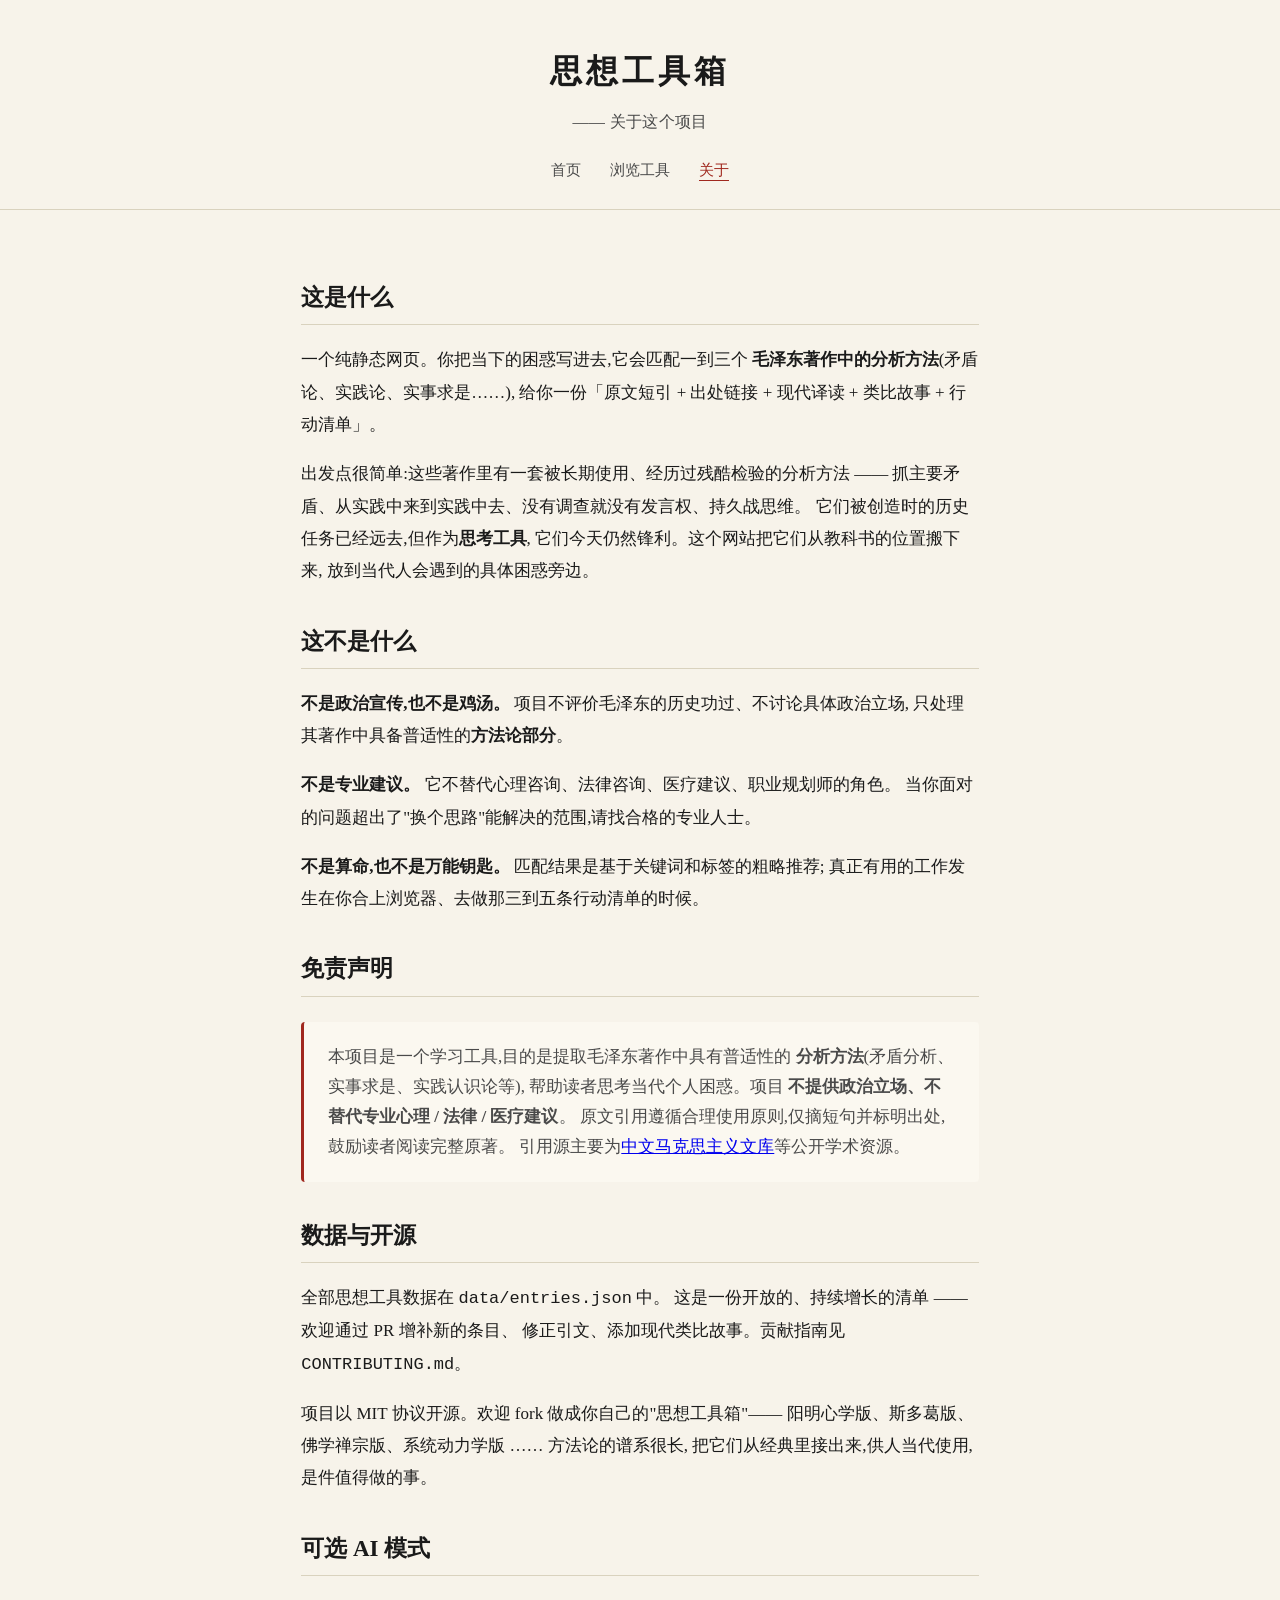
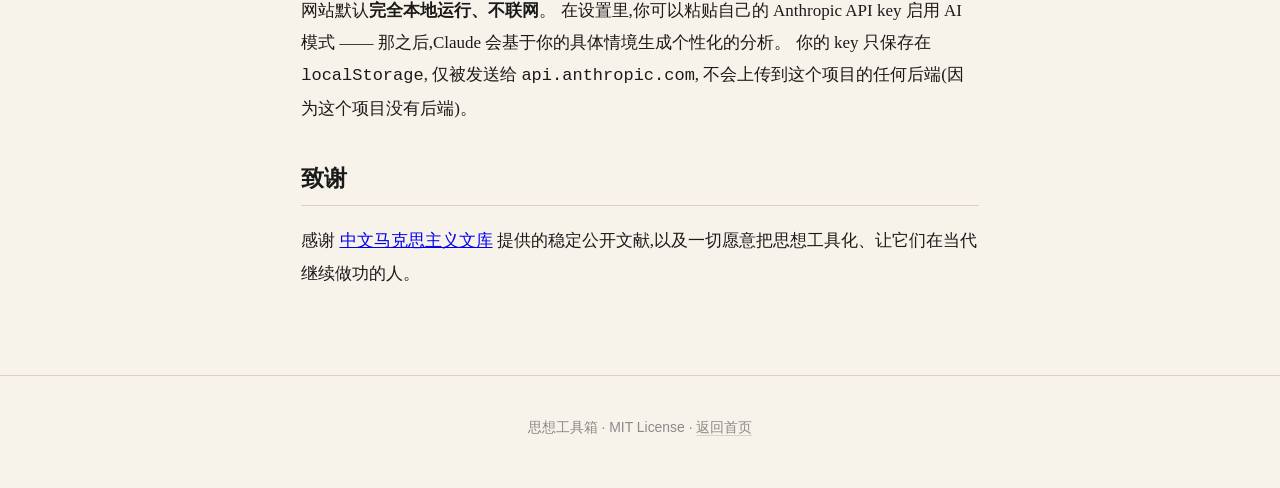
==== about.html @ 2cd4c043 "Step 1 complete: v3 skeleton + 47-article manifest seed" ====
<!doctype html>
<html lang="zh-CN">
<head>
  <meta charset="utf-8" />
  <meta name="viewport" content="width=device-width, initial-scale=1" />
  <title>关于 · 思想工具箱</title>
  <link rel="icon" type="image/svg+xml" href="assets/favicon.svg" />
  <link rel="stylesheet" href="styles.css" />
</head>
<body>
  <header class="site-header">
    <h1 class="site-title">思想工具箱</h1>
    <p class="site-subtitle">—— 关于这个项目</p>
    <nav class="site-nav">
      <a href="index.html">首页</a>
      <a href="browse.html">浏览工具</a>
      <a href="about.html" class="active">关于</a>
    </nav>
  </header>

  <main class="prose">

    <h2>这是什么</h2>
    <p>
      一个纯静态网页。你把当下的困惑写进去,它会匹配一到三个
      <strong>毛泽东著作中的分析方法</strong>(矛盾论、实践论、实事求是……),
      给你一份「原文短引 + 出处链接 + 现代译读 + 类比故事 + 行动清单」。
    </p>
    <p>
      出发点很简单:这些著作里有一套被长期使用、经历过残酷检验的分析方法 ——
      抓主要矛盾、从实践中来到实践中去、没有调查就没有发言权、持久战思维。
      它们被创造时的历史任务已经远去,但作为<strong>思考工具</strong>,
      它们今天仍然锋利。这个网站把它们从教科书的位置搬下来,
      放到当代人会遇到的具体困惑旁边。
    </p>

    <h2>这不是什么</h2>
    <p>
      <strong>不是政治宣传,也不是鸡汤。</strong>
      项目不评价毛泽东的历史功过、不讨论具体政治立场,
      只处理其著作中具备普适性的<strong>方法论部分</strong>。
    </p>
    <p>
      <strong>不是专业建议。</strong>
      它不替代心理咨询、法律咨询、医疗建议、职业规划师的角色。
      当你面对的问题超出了"换个思路"能解决的范围,请找合格的专业人士。
    </p>
    <p>
      <strong>不是算命,也不是万能钥匙。</strong>
      匹配结果是基于关键词和标签的粗略推荐;
      真正有用的工作发生在你合上浏览器、去做那三到五条行动清单的时候。
    </p>

    <h2>免责声明</h2>
    <div class="disclaimer">
      本项目是一个学习工具,目的是提取毛泽东著作中具有普适性的
      <strong>分析方法</strong>(矛盾分析、实事求是、实践认识论等),
      帮助读者思考当代个人困惑。项目
      <strong>不提供政治立场、不替代专业心理 / 法律 / 医疗建议</strong>。
      原文引用遵循合理使用原则,仅摘短句并标明出处,鼓励读者阅读完整原著。
      引用源主要为<a href="https://www.marxists.org/chinese/maozedong/index.htm" target="_blank" rel="noopener">中文马克思主义文库</a>等公开学术资源。
    </div>

    <h2>数据与开源</h2>
    <p>
      全部思想工具数据在 <code>data/entries.json</code> 中。
      这是一份开放的、持续增长的清单 —— 欢迎通过 PR 增补新的条目、
      修正引文、添加现代类比故事。贡献指南见 <code>CONTRIBUTING.md</code>。
    </p>
    <p>
      项目以 MIT 协议开源。欢迎 fork 做成你自己的"思想工具箱"——
      阳明心学版、斯多葛版、佛学禅宗版、系统动力学版 …… 方法论的谱系很长,
      把它们从经典里接出来,供人当代使用,是件值得做的事。
    </p>

    <h2>可选 AI 模式</h2>
    <p>
      网站默认<strong>完全本地运行、不联网</strong>。
      在设置里,你可以粘贴自己的 Anthropic API key 启用 AI 模式 ——
      那之后,Claude 会基于你的具体情境生成个性化的分析。
      你的 key 只保存在 <code>localStorage</code>,
      仅被发送给 <code>api.anthropic.com</code>,
      不会上传到这个项目的任何后端(因为这个项目没有后端)。
    </p>

    <h2>致谢</h2>
    <p>
      感谢
      <a href="https://www.marxists.org/chinese/maozedong/index.htm" target="_blank" rel="noopener">中文马克思主义文库</a>
      提供的稳定公开文献,以及一切愿意把思想工具化、让它们在当代继续做功的人。
    </p>

  </main>

  <footer class="site-footer">
    <p>
      思想工具箱 · MIT License ·
      <a href="index.html">返回首页</a>
    </p>
  </footer>
</body>
</html>
---- styles.css ----
/* ================================================================
   思想工具箱 · Thought Toolbox
   克制、书卷气、留白充足。米白 + 墨黑 + 朱红
================================================================ */

:root {
  --bg:            #f7f3ea;
  --bg-elevated:   #fbf8f0;
  --ink:           #1a1a1a;
  --ink-soft:      #4a4a4a;
  --ink-muted:     #8a8a8a;
  --rule:          #d9d2be;
  --rule-soft:     #e6dfc8;
  --accent:        #a0281e;
  --accent-soft:   #c14132;
  --card:          #ffffff;
  --shadow:        0 1px 2px rgba(26, 26, 26, 0.04), 0 4px 16px rgba(26, 26, 26, 0.05);
  --radius:        4px;
  --max-w:         720px;
  --font-serif:    "Noto Serif SC", "Source Han Serif SC", "Songti SC", "STSong", "SimSun", serif;
  --font-sans:     -apple-system, BlinkMacSystemFont, "PingFang SC", "Helvetica Neue", "Microsoft YaHei", sans-serif;
}

@media (prefers-color-scheme: dark) {
  :root {
    --bg:          #171513;
    --bg-elevated: #1e1c19;
    --ink:         #ebe4d2;
    --ink-soft:    #b8b1a0;
    --ink-muted:   #7a7567;
    --rule:        #2e2a23;
    --rule-soft:   #252219;
    --accent:      #d06b5f;
    --accent-soft: #b85447;
    --card:        #1e1c19;
    --shadow:      0 1px 2px rgba(0, 0, 0, 0.3), 0 4px 16px rgba(0, 0, 0, 0.2);
  }
}

* { box-sizing: border-box; }

html, body {
  margin: 0;
  padding: 0;
  background: var(--bg);
  color: var(--ink);
  font-family: var(--font-serif);
  font-size: 17px;
  line-height: 1.75;
  -webkit-font-smoothing: antialiased;
  -moz-osx-font-smoothing: grayscale;
  text-rendering: optimizeLegibility;
}

body {
  min-height: 100vh;
  display: flex;
  flex-direction: column;
}

/* ---- Layout ---- */

.site-header {
  padding: 2.5rem 1.25rem 1.5rem;
  text-align: center;
  border-bottom: 1px solid var(--rule);
}

.site-title {
  font-size: 1.9rem;
  font-weight: 600;
  letter-spacing: 0.12em;
  margin: 0 0 0.5rem 0;
}

.site-subtitle {
  font-size: 0.95rem;
  color: var(--ink-soft);
  margin: 0;
  font-family: var(--font-serif);
  letter-spacing: 0.02em;
}

.site-nav {
  margin-top: 1.25rem;
  font-size: 0.9rem;
}

.site-nav a {
  color: var(--ink-soft);
  text-decoration: none;
  margin: 0 0.75rem;
  border-bottom: 1px solid transparent;
  padding-bottom: 2px;
  transition: color 0.15s, border-color 0.15s;
}

.site-nav a:hover,
.site-nav a.active {
  color: var(--accent);
  border-bottom-color: var(--accent);
}

main {
  flex: 1 0 auto;
  max-width: var(--max-w);
  width: 100%;
  margin: 0 auto;
  padding: 2rem 1.25rem 4rem;
}

.site-footer {
  border-top: 1px solid var(--rule);
  padding: 1.5rem 1.25rem 2rem;
  text-align: center;
  font-size: 0.82rem;
  color: var(--ink-muted);
  font-family: var(--font-sans);
}

.site-footer a {
  color: var(--ink-muted);
  text-decoration: underline;
  text-decoration-color: var(--rule);
  text-underline-offset: 3px;
}

/* ---- Input form ---- */

.prompt-label {
  display: block;
  font-size: 1.05rem;
  color: var(--ink);
  margin-bottom: 0.65rem;
  font-weight: 500;
}

.input-wrap {
  background: var(--card);
  border: 1px solid var(--rule);
  border-radius: var(--radius);
  padding: 0.25rem;
  box-shadow: var(--shadow);
  transition: border-color 0.15s;
}

.input-wrap:focus-within {
  border-color: var(--accent);
}

textarea {
  width: 100%;
  border: none;
  background: transparent;
  color: var(--ink);
  font-family: var(--font-serif);
  font-size: 1rem;
  line-height: 1.75;
  padding: 0.9rem 1rem;
  resize: vertical;
  min-height: 120px;
  outline: none;
}

textarea::placeholder {
  color: var(--ink-muted);
  font-style: italic;
}

.char-counter {
  text-align: right;
  font-size: 0.78rem;
  color: var(--ink-muted);
  padding: 0 0.75rem 0.4rem;
  font-family: var(--font-sans);
}

.button-row {
  margin-top: 1.2rem;
  display: flex;
  gap: 0.75rem;
  flex-wrap: wrap;
}

button,
.btn {
  font-family: var(--font-serif);
  font-size: 0.98rem;
  letter-spacing: 0.08em;
  padding: 0.65rem 1.4rem;
  border-radius: var(--radius);
  cursor: pointer;
  border: 1px solid var(--rule);
  background: var(--card);
  color: var(--ink);
  text-decoration: none;
  display: inline-block;
  transition: all 0.15s;
}

button.primary,
.btn.primary {
  background: var(--accent);
  color: #fbf8f0;
  border-color: var(--accent);
}

button.primary:hover,
.btn.primary:hover {
  background: var(--accent-soft);
  border-color: var(--accent-soft);
}

button:hover,
.btn:hover {
  border-color: var(--accent);
  color: var(--accent);
}

button:disabled {
  opacity: 0.5;
  cursor: not-allowed;
}

/* ---- Examples ---- */

.examples {
  margin-top: 1.5rem;
  font-size: 0.88rem;
  color: var(--ink-muted);
  line-height: 2;
}

.examples .label {
  font-family: var(--font-sans);
  font-size: 0.78rem;
  letter-spacing: 0.1em;
  text-transform: uppercase;
  color: var(--ink-muted);
}

.example-chip {
  display: inline-block;
  margin: 0.15rem 0.25rem 0.15rem 0;
  padding: 0.2rem 0.7rem;
  border: 1px dashed var(--rule);
  border-radius: 999px;
  cursor: pointer;
  color: var(--ink-soft);
  transition: all 0.15s;
  font-size: 0.87rem;
}

.example-chip:hover {
  border-color: var(--accent);
  color: var(--accent);
  border-style: solid;
}

/* ---- Results ---- */

#results {
  margin-top: 3rem;
}

.results-header {
  font-size: 0.78rem;
  letter-spacing: 0.2em;
  text-transform: uppercase;
  color: var(--ink-muted);
  font-family: var(--font-sans);
  margin-bottom: 1rem;
  border-bottom: 1px solid var(--rule);
  padding-bottom: 0.5rem;
}

.result-card {
  background: var(--card);
  border: 1px solid var(--rule);
  border-radius: var(--radius);
  padding: 1.75rem 1.5rem;
  margin-bottom: 1.5rem;
  box-shadow: var(--shadow);
}

.result-card .card-title {
  font-size: 1.5rem;
  font-weight: 600;
  margin: 0 0 0.35rem 0;
  color: var(--ink);
  letter-spacing: 0.04em;
}

.result-card .card-source {
  font-size: 0.88rem;
  color: var(--ink-muted);
  margin-bottom: 1.25rem;
  font-style: italic;
}

.section {
  margin: 1.4rem 0;
}

.section-label {
  font-size: 0.78rem;
  font-family: var(--font-sans);
  letter-spacing: 0.2em;
  text-transform: uppercase;
  color: var(--accent);
  margin-bottom: 0.55rem;
  display: flex;
  align-items: center;
  gap: 0.5rem;
}

.section-label::before {
  content: "▎";
  color: var(--accent);
  font-size: 1rem;
}

.one-liner {
  font-size: 1.08rem;
  color: var(--ink);
  line-height: 1.8;
}

/* Quote block: left accent rule, serif, slightly larger */
.excerpt {
  border-left: 3px solid var(--accent);
  padding: 0.25rem 0 0.25rem 1.25rem;
  margin: 0.5rem 0 1rem;
  font-size: 1.08rem;
  line-height: 1.85;
  color: var(--ink);
}

.excerpt-cite {
  display: block;
  font-size: 0.85rem;
  color: var(--ink-muted);
  margin-top: 0.4rem;
  font-style: italic;
}

.excerpt-cite a {
  color: var(--accent);
  text-decoration: none;
  border-bottom: 1px dotted var(--accent);
}

.excerpt-cite a:hover {
  color: var(--accent-soft);
}

.story-title {
  font-weight: 600;
  color: var(--ink);
  margin-bottom: 0.3rem;
}

.story-body {
  color: var(--ink-soft);
  line-height: 1.85;
}

.action-list {
  list-style: none;
  padding: 0;
  margin: 0.5rem 0;
}

.action-list li {
  display: flex;
  align-items: flex-start;
  gap: 0.6rem;
  padding: 0.45rem 0;
  line-height: 1.7;
  border-bottom: 1px dashed var(--rule-soft);
}

.action-list li:last-child {
  border-bottom: none;
}

.action-list input[type="checkbox"] {
  flex-shrink: 0;
  margin-top: 0.55rem;
  accent-color: var(--accent);
  cursor: pointer;
  width: 1rem;
  height: 1rem;
}

.action-list label {
  cursor: pointer;
  flex: 1;
}

.action-list input:checked + label {
  color: var(--ink-muted);
  text-decoration: line-through;
  text-decoration-color: var(--ink-muted);
}

.reading-list {
  padding-left: 1.2rem;
  margin: 0.4rem 0;
  color: var(--ink-soft);
}

.reading-list li {
  padding: 0.15rem 0;
}

.reading-list a {
  color: var(--accent);
  text-decoration: none;
  border-bottom: 1px dotted var(--accent);
}

.reading-list a:hover { color: var(--accent-soft); }

.caveat {
  margin-top: 1rem;
  padding: 0.9rem 1.1rem;
  background: var(--bg-elevated);
  border: 1px solid var(--rule-soft);
  border-radius: var(--radius);
  font-size: 0.94rem;
  color: var(--ink-soft);
  line-height: 1.7;
}

/* ---- Fallback / empty states ---- */

.empty-state {
  text-align: center;
  padding: 3rem 1rem;
  color: var(--ink-muted);
}

.empty-state .big {
  font-size: 1.15rem;
  color: var(--ink-soft);
  margin-bottom: 0.75rem;
}

/* ---- Browse page ---- */

.browse-grid {
  display: grid;
  grid-template-columns: 1fr;
  gap: 1rem;
  margin-top: 1.5rem;
}

@media (min-width: 640px) {
  .browse-grid { grid-template-columns: 1fr 1fr; }
}

.browse-card {
  display: block;
  background: var(--card);
  border: 1px solid var(--rule);
  border-radius: var(--radius);
  padding: 1.25rem 1.2rem;
  text-decoration: none;
  color: var(--ink);
  transition: border-color 0.15s, transform 0.15s;
}

.browse-card:hover {
  border-color: var(--accent);
  transform: translateY(-1px);
}

.browse-card h3 {
  margin: 0 0 0.3rem 0;
  font-size: 1.18rem;
  color: var(--ink);
}

.browse-card .src {
  font-size: 0.82rem;
  color: var(--ink-muted);
  font-style: italic;
  margin-bottom: 0.6rem;
}

.browse-card .tags {
  margin-top: 0.6rem;
}

.browse-card .tag {
  display: inline-block;
  font-size: 0.74rem;
  padding: 0.1rem 0.55rem;
  margin: 0.15rem 0.2rem 0 0;
  border-radius: 999px;
  background: var(--bg-elevated);
  color: var(--ink-soft);
  font-family: var(--font-sans);
}

/* ---- About page ---- */

.prose h2 {
  font-size: 1.35rem;
  margin-top: 2rem;
  color: var(--ink);
  border-bottom: 1px solid var(--rule);
  padding-bottom: 0.35rem;
}

.prose p { color: var(--ink); line-height: 1.9; }

.prose .disclaimer {
  padding: 1.2rem 1.4rem;
  background: var(--bg-elevated);
  border-left: 3px solid var(--accent);
  border-radius: var(--radius);
  margin: 1.5rem 0;
  color: var(--ink-soft);
}

/* ---- Settings (AI mode) ---- */

.settings-panel {
  margin-top: 2rem;
  padding: 1.25rem;
  border: 1px dashed var(--rule);
  border-radius: var(--radius);
}

.settings-panel h3 {
  margin: 0 0 0.5rem 0;
  font-size: 1rem;
  color: var(--ink);
}

.settings-panel p {
  font-size: 0.9rem;
  color: var(--ink-soft);
  margin: 0.4rem 0;
}

.settings-panel input[type="password"] {
  width: 100%;
  padding: 0.55rem 0.75rem;
  border: 1px solid var(--rule);
  border-radius: var(--radius);
  font-family: var(--font-sans);
  font-size: 0.88rem;
  background: var(--card);
  color: var(--ink);
  margin: 0.4rem 0 0.8rem;
}

.settings-panel input[type="password"]:focus {
  outline: none;
  border-color: var(--accent);
}

.ai-toggle {
  display: flex;
  align-items: center;
  gap: 0.5rem;
  font-family: var(--font-sans);
  font-size: 0.88rem;
  color: var(--ink-soft);
  cursor: pointer;
}

/* ---- Utility ---- */

.hidden { display: none !important; }

.loading {
  text-align: center;
  padding: 2rem;
  color: var(--ink-muted);
  font-style: italic;
}

/* ---- Mobile tweaks ---- */

@media (max-width: 480px) {
  html, body { font-size: 16px; }
  .site-title { font-size: 1.55rem; }
  main { padding: 1.25rem 0.9rem 3rem; }
  .result-card { padding: 1.25rem 1.1rem; }
  .result-card .card-title { font-size: 1.3rem; }
  .excerpt { padding-left: 1rem; }
  .site-nav a { margin: 0 0.4rem; }
}
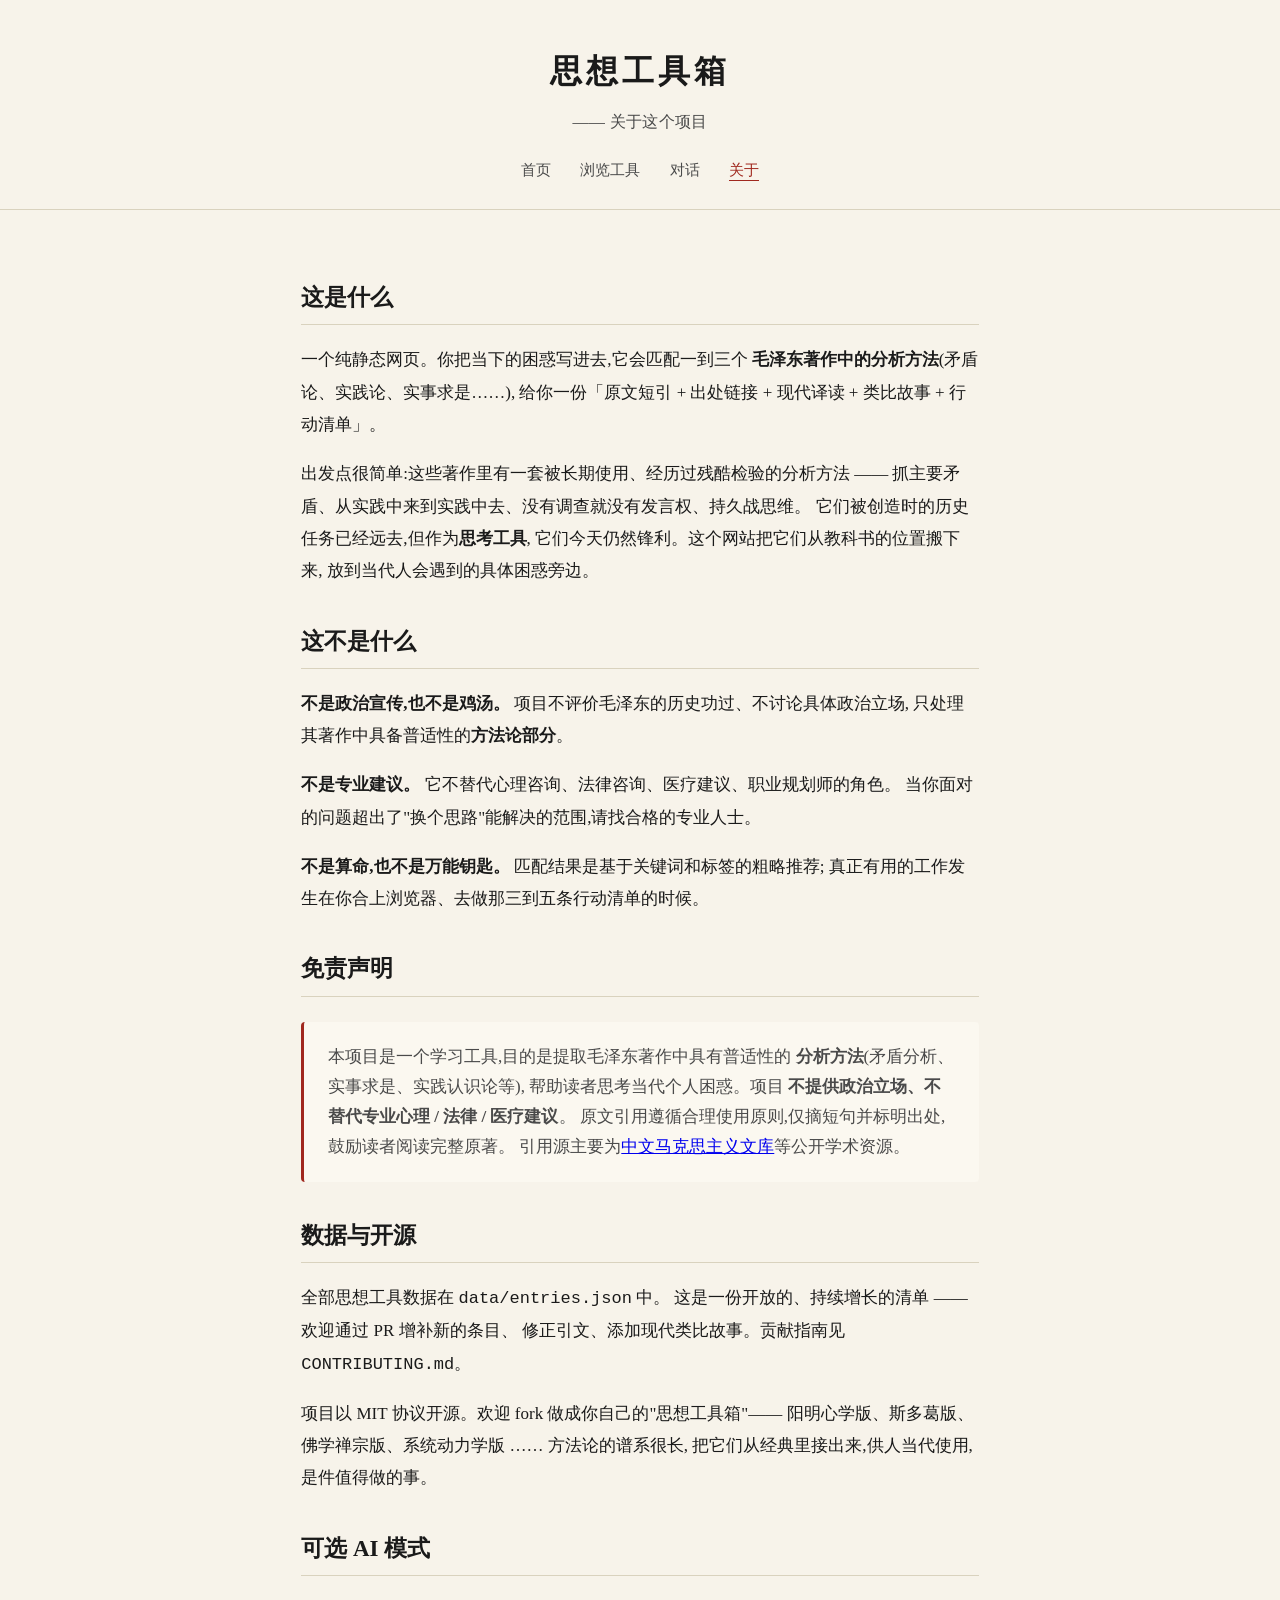
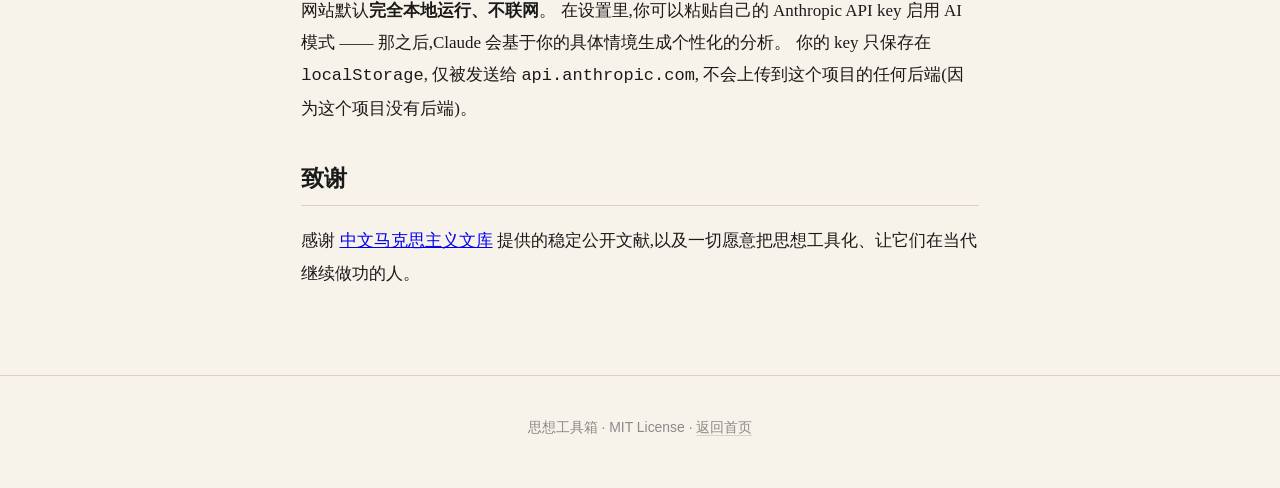
==== commit efb44643: "Step 6: chat.html frontend (SSE streaming, citation popovers, article modal) New page chat.html at s" ====
--- a/about.html
+++ b/about.html
@@ -14,6 +14,7 @@
     <nav class="site-nav">
       <a href="index.html">首页</a>
       <a href="browse.html">浏览工具</a>
+      <a href="chat.html">对话</a>
       <a href="about.html" class="active">关于</a>
     </nav>
   </header>
--- a/styles.css
+++ b/styles.css
@@ -595,3 +595,456 @@
   .excerpt { padding-left: 1rem; }
   .site-nav a { margin: 0 0.4rem; }
 }
+
+/* =================================================================
+   Chat mode (chat.html) — conversational UI, streaming, citations
+================================================================= */
+
+.chat-body {
+  /* Reserve space for sticky input dock so last message is not hidden */
+  --chat-input-dock-h: 140px;
+}
+
+.chat-header { padding: 2rem 1.25rem 1.25rem; }
+.chat-footer { padding: 1rem 1.25rem 1.25rem; }
+
+.chat-main {
+  max-width: var(--max-w);
+  width: 100%;
+  margin: 0 auto;
+  padding: 1.5rem 1.25rem 0;
+  padding-bottom: var(--chat-input-dock-h);
+}
+
+.chat-stream {
+  display: flex;
+  flex-direction: column;
+  gap: 2rem;
+}
+
+/* Welcome / empty state */
+.chat-welcome {
+  padding: 2rem 0 1rem;
+  text-align: left;
+  color: var(--ink-soft);
+}
+.chat-welcome .big {
+  font-size: 1.25rem;
+  color: var(--ink);
+  font-weight: 500;
+  margin: 0 0 0.6rem;
+  letter-spacing: 0.03em;
+}
+.chat-welcome p { margin: 0 0 0.8rem; line-height: 1.85; }
+.chat-welcome-note {
+  font-size: 0.92rem;
+  color: var(--ink-muted);
+  padding: 0.65rem 0.9rem;
+  border-left: 3px solid var(--rule);
+  background: var(--bg-elevated);
+  border-radius: 0 var(--radius) var(--radius) 0;
+}
+.chat-examples {
+  margin-top: 1.25rem;
+  line-height: 2;
+}
+
+/* Message turns */
+.chat-turn { display: flex; flex-direction: column; gap: 0.35rem; }
+.chat-role {
+  font-family: var(--font-sans);
+  font-size: 0.72rem;
+  letter-spacing: 0.22em;
+  text-transform: uppercase;
+  color: var(--ink-muted);
+}
+.chat-turn-user .chat-role { color: var(--ink-soft); }
+.chat-turn-assistant .chat-role { color: var(--accent); }
+
+.chat-body-user {
+  font-size: 1.05rem;
+  line-height: 1.8;
+  padding: 0.9rem 1.2rem;
+  background: var(--card);
+  border: 1px solid var(--rule);
+  border-radius: var(--radius);
+  white-space: pre-wrap;
+  word-break: break-word;
+}
+
+.chat-body-assistant {
+  font-size: 1rem;
+  line-height: 1.85;
+  color: var(--ink);
+  white-space: pre-wrap;
+  word-break: break-word;
+}
+.chat-body-assistant p { margin: 0.8rem 0; }
+.chat-body-assistant h2,
+.chat-body-assistant h3,
+.chat-body-assistant h4 {
+  margin: 1.4rem 0 0.5rem;
+  font-weight: 600;
+  letter-spacing: 0.03em;
+  color: var(--ink);
+}
+.chat-body-assistant h2 { font-size: 1.2rem; }
+.chat-body-assistant h3 { font-size: 1.08rem; }
+.chat-body-assistant h4 { font-size: 1rem; color: var(--ink-soft); }
+.chat-body-assistant blockquote {
+  margin: 0.7rem 0;
+  padding: 0.15rem 0 0.15rem 1.1rem;
+  border-left: 3px solid var(--accent);
+  color: var(--ink);
+  font-size: 0.98rem;
+}
+.chat-body-assistant blockquote p { margin: 0.35rem 0; }
+.chat-body-assistant hr {
+  border: none;
+  border-top: 1px solid var(--rule);
+  margin: 1.4rem 0;
+}
+.chat-body-assistant ul,
+.chat-body-assistant ol {
+  padding-left: 1.4rem;
+  margin: 0.6rem 0;
+}
+.chat-body-assistant li { margin: 0.2rem 0; line-height: 1.75; }
+.chat-body-assistant table {
+  border-collapse: collapse;
+  margin: 0.8rem 0;
+  width: 100%;
+  font-size: 0.95rem;
+}
+.chat-body-assistant th,
+.chat-body-assistant td {
+  padding: 0.45rem 0.75rem;
+  border: 1px solid var(--rule-soft);
+  text-align: left;
+  vertical-align: top;
+}
+.chat-body-assistant th {
+  background: var(--bg-elevated);
+  font-weight: 600;
+  font-family: var(--font-sans);
+  font-size: 0.85rem;
+  letter-spacing: 0.05em;
+}
+.chat-body-assistant strong { font-weight: 600; color: var(--ink); }
+.chat-body-assistant a {
+  color: var(--accent);
+  text-decoration: none;
+  border-bottom: 1px dotted var(--accent);
+}
+.chat-body-assistant a:hover { color: var(--accent-soft); }
+
+/* Streaming cursor */
+.chat-cursor {
+  display: inline-block;
+  width: 0.55em;
+  height: 1.1em;
+  background: var(--accent);
+  margin-left: 1px;
+  vertical-align: text-bottom;
+  animation: chat-cursor-blink 1s steps(2, end) infinite;
+  opacity: 0.8;
+}
+@keyframes chat-cursor-blink { 50% { opacity: 0; } }
+
+/* Retrieved-articles row */
+.chat-sources {
+  display: flex;
+  flex-wrap: wrap;
+  gap: 0.4rem;
+  align-items: baseline;
+  font-size: 0.85rem;
+  padding: 0.2rem 0 0.1rem;
+  color: var(--ink-muted);
+  font-family: var(--font-sans);
+}
+.chat-sources-label {
+  font-size: 0.72rem;
+  letter-spacing: 0.18em;
+  text-transform: uppercase;
+  color: var(--ink-muted);
+}
+.chat-source-chip {
+  font-family: var(--font-serif);
+  font-size: 0.88rem;
+  letter-spacing: 0.01em;
+  padding: 0.1rem 0.6rem;
+  border: 1px solid var(--rule);
+  border-radius: 999px;
+  background: var(--bg-elevated);
+  color: var(--ink-soft);
+  cursor: pointer;
+  transition: all 0.15s;
+}
+.chat-source-chip:hover {
+  border-color: var(--accent);
+  color: var(--accent);
+}
+
+/* Inline citations — 《文章名》 */
+.chat-body-assistant .cite {
+  /* plain fallback when not matched to retrieved set */
+}
+.chat-body-assistant .cite-plain { color: var(--ink); }
+.chat-body-assistant .cite-active {
+  color: var(--accent);
+  cursor: pointer;
+  border-bottom: 1px dotted var(--accent);
+  transition: color 0.15s, border-color 0.15s;
+}
+.chat-body-assistant .cite-active:hover {
+  color: var(--accent-soft);
+  border-bottom-color: var(--accent-soft);
+}
+
+/* Citation popover */
+.citation-popover {
+  position: absolute;
+  z-index: 40;
+  max-width: min(420px, calc(100vw - 32px));
+  background: var(--card);
+  border: 1px solid var(--rule);
+  border-radius: var(--radius);
+  box-shadow: var(--shadow);
+  padding: 0.9rem 1rem;
+  font-size: 0.92rem;
+  line-height: 1.7;
+}
+.citation-passage { margin-bottom: 0.75rem; }
+.citation-passage:last-child { margin-bottom: 0; }
+.citation-section {
+  font-family: var(--font-sans);
+  font-size: 0.72rem;
+  letter-spacing: 0.1em;
+  text-transform: uppercase;
+  color: var(--accent);
+  margin-bottom: 0.3rem;
+}
+.citation-text { color: var(--ink-soft); font-size: 0.92rem; line-height: 1.75; }
+.citation-popover-link {
+  display: inline-block;
+  margin-top: 0.4rem;
+  font-size: 0.85rem;
+  color: var(--accent);
+  text-decoration: none;
+  border-bottom: 1px dotted var(--accent);
+  font-family: var(--font-serif);
+}
+.citation-popover-link:hover { color: var(--accent-soft); }
+
+/* Sticky input dock */
+.chat-input-dock {
+  position: fixed;
+  bottom: 0;
+  left: 0;
+  right: 0;
+  background: linear-gradient(to bottom, rgba(247, 243, 234, 0), var(--bg) 30%);
+  padding: 1.5rem 1.25rem 1.25rem;
+  z-index: 20;
+}
+.chat-input-wrap {
+  max-width: var(--max-w);
+  margin: 0 auto;
+  background: var(--card);
+  border: 1px solid var(--rule);
+  border-radius: var(--radius);
+  padding: 0.35rem 0.5rem 0.5rem;
+  box-shadow: var(--shadow);
+  transition: border-color 0.15s;
+}
+.chat-input-wrap:focus-within { border-color: var(--accent); }
+.chat-input-wrap textarea {
+  width: 100%;
+  border: none;
+  background: transparent;
+  color: var(--ink);
+  font-family: var(--font-serif);
+  font-size: 1rem;
+  line-height: 1.6;
+  padding: 0.55rem 0.65rem 0.35rem;
+  resize: none;
+  outline: none;
+  min-height: 2.8rem;
+  max-height: 12rem;
+}
+.chat-input-wrap textarea::placeholder {
+  color: var(--ink-muted);
+  font-style: italic;
+}
+.chat-input-actions {
+  display: flex;
+  align-items: center;
+  justify-content: space-between;
+  padding: 0 0.2rem;
+}
+.chat-hint {
+  font-family: var(--font-sans);
+  font-size: 0.76rem;
+  color: var(--ink-muted);
+  letter-spacing: 0.04em;
+}
+
+/* Article modal */
+.article-modal {
+  position: fixed;
+  inset: 0;
+  background: rgba(26, 26, 26, 0.45);
+  display: flex;
+  align-items: center;
+  justify-content: center;
+  z-index: 50;
+  padding: 1.5rem 1rem;
+}
+.article-modal-card {
+  position: relative;
+  background: var(--card);
+  max-width: 760px;
+  width: 100%;
+  max-height: 90vh;
+  border-radius: var(--radius);
+  box-shadow: var(--shadow);
+  display: flex;
+  flex-direction: column;
+}
+.article-modal-close {
+  position: absolute;
+  top: 0.5rem;
+  right: 0.5rem;
+  font-size: 1rem;
+  padding: 0.2rem 0.6rem;
+  border: 1px solid transparent;
+  background: transparent;
+  color: var(--ink-muted);
+  border-radius: var(--radius);
+  z-index: 2;
+  letter-spacing: 0;
+}
+.article-modal-close:hover {
+  color: var(--accent);
+  border-color: var(--rule);
+}
+.article-modal-content {
+  overflow-y: auto;
+  padding: 2rem 2rem 2.5rem;
+  font-size: 1rem;
+  line-height: 1.85;
+  color: var(--ink);
+}
+.article-modal-content h1.article-title {
+  font-size: 1.6rem;
+  margin: 0 0 0.3rem;
+  letter-spacing: 0.04em;
+}
+.article-modal-content p.article-meta {
+  color: var(--ink-muted);
+  font-style: italic;
+  margin: 0 0 1.25rem;
+  font-size: 0.9rem;
+  border-bottom: 1px solid var(--rule);
+  padding-bottom: 0.8rem;
+}
+.article-modal-content p { margin: 0.8rem 0; }
+.article-modal-content h2,
+.article-modal-content h3,
+.article-modal-content h4 {
+  margin: 1.5rem 0 0.5rem;
+  font-weight: 600;
+}
+.article-modal-content h2 { font-size: 1.25rem; }
+.article-modal-content h3 { font-size: 1.1rem; }
+.article-modal-content h4 { font-size: 1rem; color: var(--ink-soft); }
+.article-modal-content blockquote {
+  margin: 0.8rem 0;
+  padding: 0.25rem 0 0.25rem 1.1rem;
+  border-left: 3px solid var(--accent);
+  color: var(--ink-soft);
+  font-size: 0.96rem;
+}
+.article-modal-content hr {
+  border: none;
+  border-top: 1px solid var(--rule);
+  margin: 1.6rem 0;
+}
+.article-modal-content a {
+  color: var(--accent);
+  text-decoration: none;
+  border-bottom: 1px dotted var(--accent);
+}
+
+body.modal-open { overflow: hidden; }
+
+/* Dual-entry card on index (added by Step 6 modification) */
+.entry-modes {
+  display: grid;
+  grid-template-columns: 1fr;
+  gap: 0.9rem;
+  margin: 1.5rem 0 0.5rem;
+}
+@media (min-width: 640px) {
+  .entry-modes { grid-template-columns: 1fr 1fr; }
+}
+.entry-mode {
+  display: block;
+  background: var(--card);
+  border: 1px solid var(--rule);
+  border-radius: var(--radius);
+  padding: 1rem 1.15rem;
+  text-decoration: none;
+  color: var(--ink);
+  transition: border-color 0.15s, transform 0.15s;
+  position: relative;
+}
+.entry-mode:hover {
+  border-color: var(--accent);
+  transform: translateY(-1px);
+}
+.entry-mode .em-title {
+  font-size: 1.02rem;
+  font-weight: 600;
+  letter-spacing: 0.04em;
+  margin: 0 0 0.2rem;
+  color: var(--ink);
+}
+.entry-mode .em-desc {
+  font-size: 0.88rem;
+  color: var(--ink-muted);
+  margin: 0;
+  line-height: 1.65;
+}
+.entry-mode .em-badge {
+  position: absolute;
+  top: 0.75rem;
+  right: 0.85rem;
+  font-family: var(--font-sans);
+  font-size: 0.68rem;
+  letter-spacing: 0.1em;
+  text-transform: uppercase;
+  padding: 0.1rem 0.5rem;
+  border-radius: 999px;
+  background: var(--bg-elevated);
+  color: var(--ink-muted);
+  border: 1px solid var(--rule-soft);
+}
+.entry-mode.active-mode .em-title::before {
+  content: "▎";
+  color: var(--accent);
+  margin-right: 0.25rem;
+}
+
+/* Chat mobile tweaks */
+@media (max-width: 480px) {
+  .chat-body { --chat-input-dock-h: 120px; }
+  .chat-main { padding: 1rem 0.9rem 0; padding-bottom: var(--chat-input-dock-h); }
+  .chat-stream { gap: 1.5rem; }
+  .chat-input-dock { padding: 1rem 0.9rem 0.8rem; }
+  .chat-body-user, .chat-body-assistant { font-size: 0.98rem; }
+  .chat-body-assistant h2 { font-size: 1.1rem; }
+  .chat-body-assistant h3 { font-size: 1rem; }
+  .article-modal-content { padding: 1.5rem 1.25rem 2rem; }
+  .article-modal-content h1.article-title { font-size: 1.35rem; }
+  .citation-popover { font-size: 0.88rem; padding: 0.75rem 0.85rem; }
+}
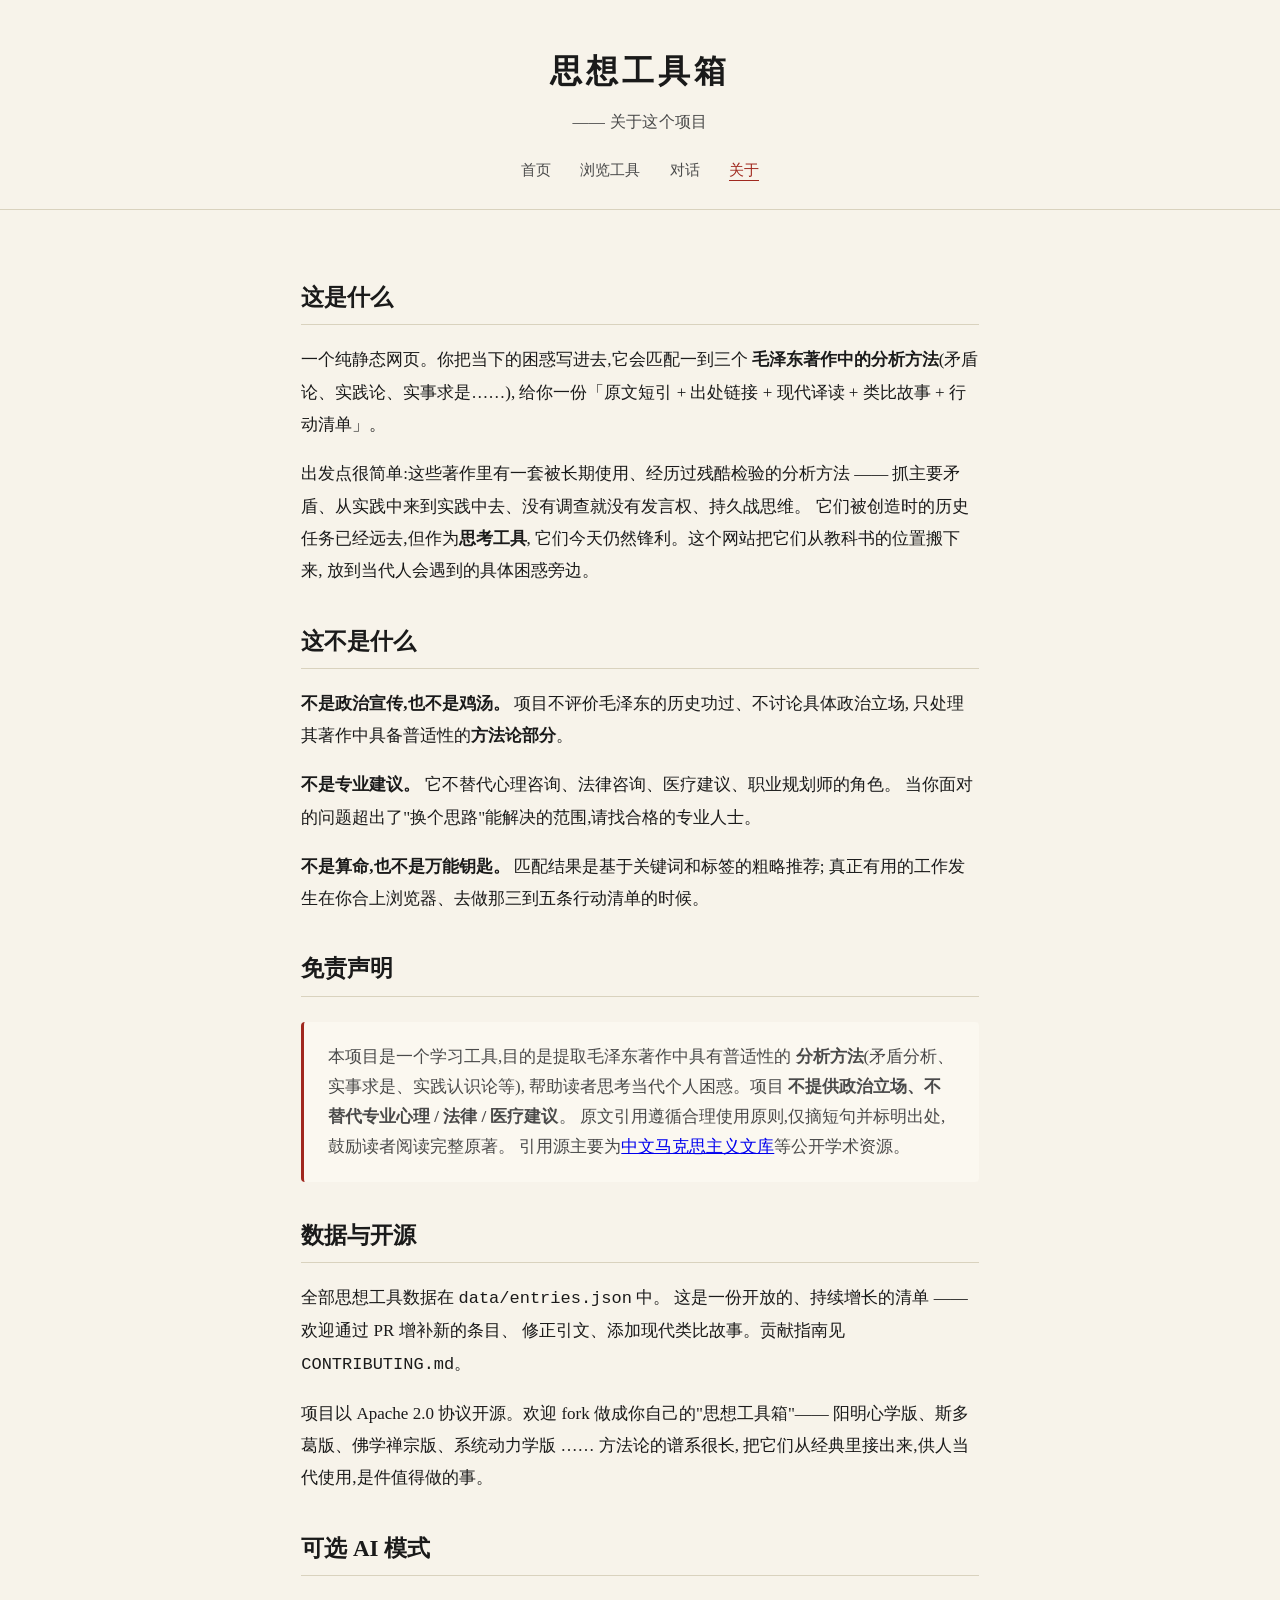
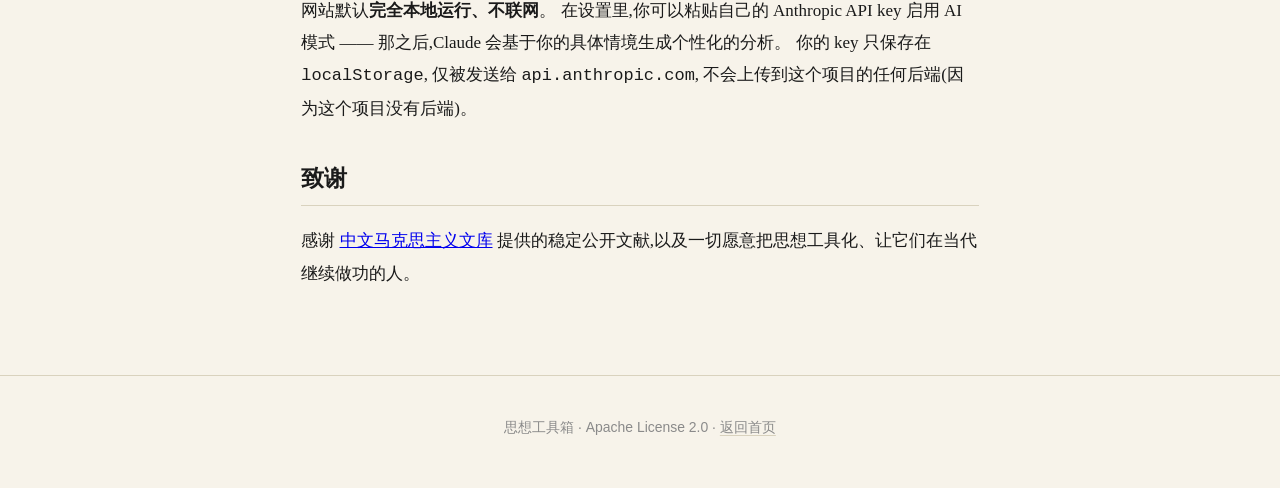
==== commit a9d4db61: "chore: switch license MIT → Apache 2.0, add NOTICE and provenance Apache 2.0 gives the project expli" ====
--- a/about.html
+++ b/about.html
@@ -69,7 +69,7 @@
       修正引文、添加现代类比故事。贡献指南见 <code>CONTRIBUTING.md</code>。
     </p>
     <p>
-      项目以 MIT 协议开源。欢迎 fork 做成你自己的"思想工具箱"——
+      项目以 Apache 2.0 协议开源。欢迎 fork 做成你自己的"思想工具箱"——
       阳明心学版、斯多葛版、佛学禅宗版、系统动力学版 …… 方法论的谱系很长,
       把它们从经典里接出来,供人当代使用,是件值得做的事。
     </p>
@@ -95,7 +95,7 @@
 
   <footer class="site-footer">
     <p>
-      思想工具箱 · MIT License ·
+      思想工具箱 · Apache License 2.0 ·
       <a href="index.html">返回首页</a>
     </p>
   </footer>
